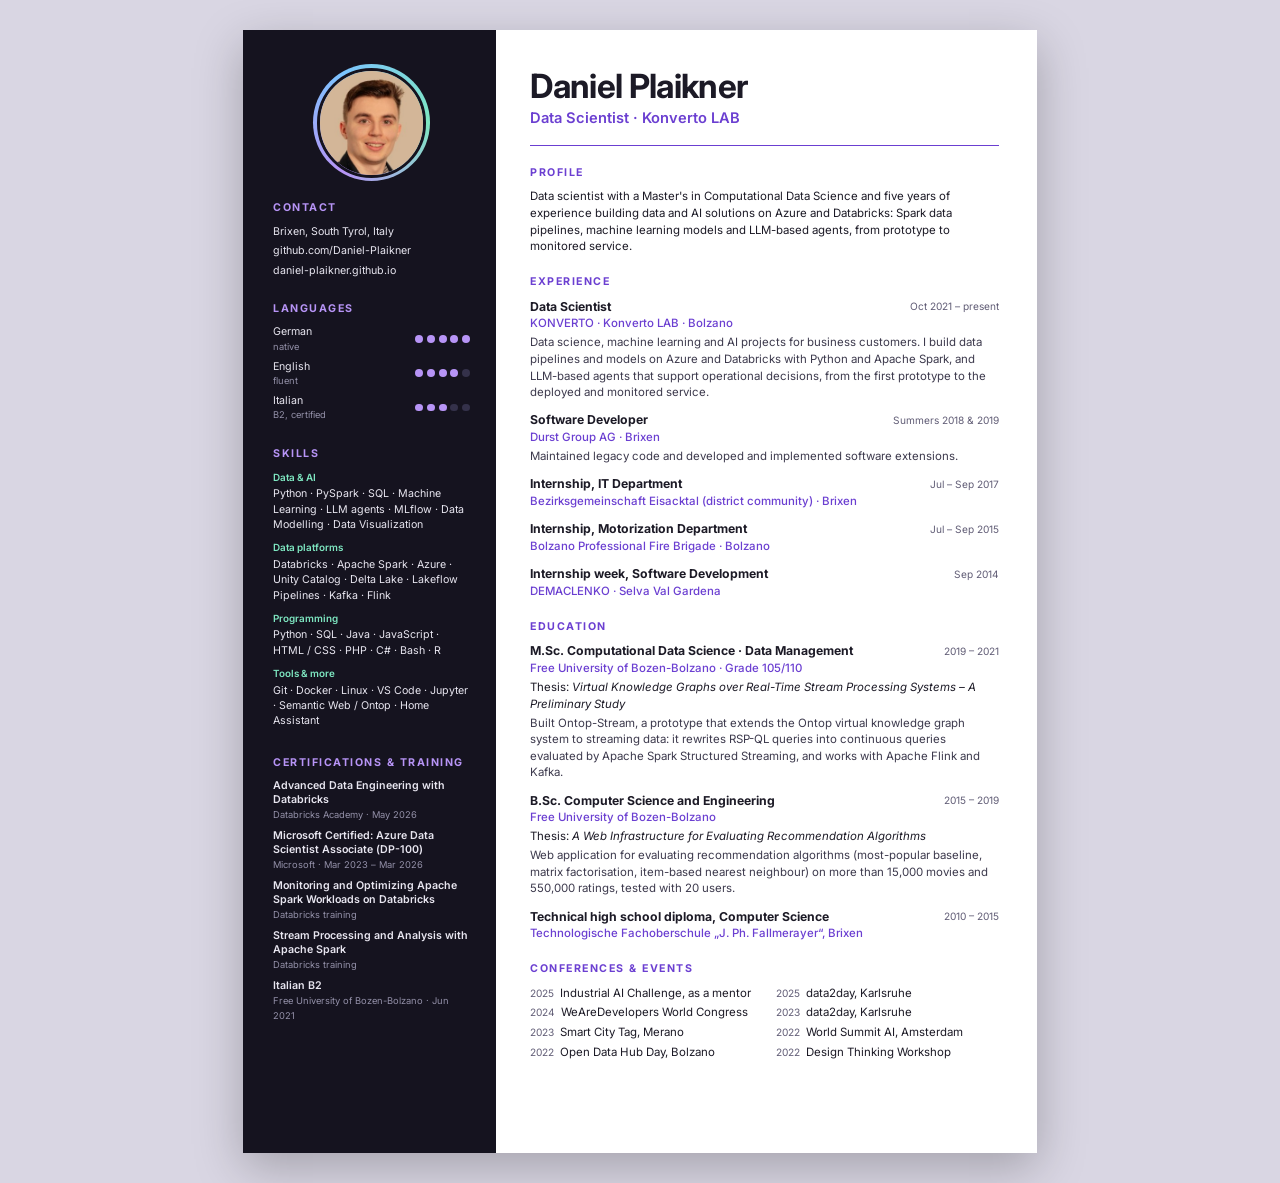
==== cv.html @ 4f50cc22 "feat: trilingual profile page with landing card, animated background and cv pdfs Co-Authored-By: Cla" ====
<!doctype html>
<html lang="en">
<head>
  <meta charset="utf-8">
  <meta name="viewport" content="width=device-width, initial-scale=1">
  <title>Daniel Plaikner · CV</title>
  <meta name="robots" content="noindex">
  <link rel="preconnect" href="https://fonts.googleapis.com">
  <link rel="preconnect" href="https://fonts.gstatic.com" crossorigin>
  <link rel="stylesheet" href="https://fonts.googleapis.com/css2?family=Inter:wght@400;500;600;700&display=swap">
  <style>
    /* One A4 page. build-cv.ps1 prints this page to cv/Daniel-Plaikner-CV-<lang>.pdf */
    @page { size: A4; margin: 0; }
    * { box-sizing: border-box; -webkit-print-color-adjust: exact; print-color-adjust: exact; }
    html { background: #d9d6e3; }
    body { margin: 0; font: 8.6pt/1.45 Inter, "Segoe UI", system-ui, sans-serif; color: #1c1a26; }
    .page { width: 210mm; height: 297mm; margin: 0 auto; display: grid; grid-template-columns: 67mm 1fr; background: #fff; overflow: hidden; }
    a { color: inherit; text-decoration: none; }
    h2 { margin: 0 0 2.2mm; font-size: 8pt; font-weight: 700; letter-spacing: .14em; text-transform: uppercase; }
    p { margin: 0; }

    /* sidebar */
    aside { background: #15131f; color: #e8e6f0; padding: 9mm 7mm 8mm 8mm; display: flex; flex-direction: column; gap: 5mm; font-size: 8pt; }
    .photo { width: 31mm; height: 31mm; border-radius: 50%; padding: 1mm; align-self: center; background: conic-gradient(from 210deg, #b794f6, #7cc4ff, #7ee7c1, #b794f6); }
    .photo img { display: block; width: 100%; height: 100%; border-radius: 50%; object-fit: cover; border: .8mm solid #15131f; }
    aside h2 { color: #b794f6; }
    .contact div { margin-bottom: 1mm; overflow-wrap: anywhere; }
    .lang-row { display: flex; justify-content: space-between; align-items: center; gap: 2mm; margin-bottom: 1.4mm; }
    .lang-row small { display: block; font-size: 7pt; color: #9390a8; }
    .dots { display: flex; gap: 1mm; flex: none; }
    .dots i { width: 2.1mm; height: 2.1mm; border-radius: 50%; background: #34314a; }
    .dots i.on { background: #b794f6; }
    .group { margin-bottom: 2mm; }
    .group b { display: block; font-size: 7.4pt; font-weight: 600; color: #7ee7c1; margin-bottom: .6mm; }
    .cert { margin-bottom: 1.8mm; }
    .cert b { display: block; font-weight: 600; line-height: 1.3; }
    .cert small { font-size: 7pt; color: #9390a8; }

    /* main column */
    main { padding: 10mm 10mm 9mm 9mm; display: flex; flex-direction: column; gap: 5mm; }
    header { border-bottom: .5mm solid #6b3fd1; padding-bottom: 4mm; }
    h1 { margin: 0; font-size: 25pt; line-height: 1.1; letter-spacing: -.02em; }
    .role { font-size: 11pt; color: #6b3fd1; font-weight: 600; margin-top: 1mm; }
    main h2 { color: #6b3fd1; }
    .entry { display: grid; grid-template-columns: 1fr auto; column-gap: 4mm; margin-bottom: 2.8mm; }
    .entry:last-child { margin-bottom: 0; }
    .entry .title { font-weight: 700; font-size: 9.2pt; }
    .entry .when { font-size: 7.6pt; color: #605c75; white-space: nowrap; padding-top: .4mm; }
    .entry .org { color: #6b3fd1; font-weight: 500; }
    .entry .more { grid-column: 1 / -1; color: #3d3a4d; margin-top: .6mm; }
    .entry .thesis { grid-column: 1 / -1; margin-top: .6mm; }
    .events { display: grid; grid-template-columns: 1fr 1fr; gap: .8mm 6mm; }
    .events span { color: #605c75; font-size: 7.6pt; margin-right: 1.5mm; }
    /* set by the script below when a column has more content than fits on the page */
    .overflow { outline: 2mm solid #e5484d; outline-offset: -2mm; }
    @media screen { .page { margin: 8mm auto; box-shadow: 0 4mm 12mm rgba(0, 0, 0, .25); } }
  </style>
</head>
<body>
  <div class="page">
    <aside id="side"></aside>
    <main id="main"></main>
  </div>
  <script src="content.js"></script>
  <script>
    (() => {
      const S = window.SITE, U = S.ui;
      document.documentElement.lang = LANG;
      const strip = u => u.replace(/^https?:\/\/(www\.)?/, "").replace(/\/$/, "");
      const row = (value, href) => (value ? `<div>${href ? `<a href="${href}">${value}</a>` : value}</div>` : "");

      document.getElementById("side").innerHTML = `
        <div class="photo"><img src="photo.jpg" alt=""></div>
        <section class="contact"><h2>${t(U.contact)}</h2>
          ${row(t(S.location))}
          ${row(S.links.email, `mailto:${S.links.email}`)}
          ${row(S.links.phone, `tel:${S.links.phone.replace(/\s/g, "")}`)}
          ${row(S.links.linkedin && strip(S.links.linkedin), S.links.linkedin)}
          ${row(strip(S.links.github), S.links.github)}
          ${row(S.site, `https://${S.site}`)}
        </section>
        <section><h2>${t(U.languages)}</h2>${S.languages.map(l => `
          <div class="lang-row"><div>${t(l.name)}<small>${t(l.level)}</small></div>
          <div class="dots">${[1, 2, 3, 4, 5].map(n => `<i class="${n <= l.dots ? "on" : ""}"></i>`).join("")}</div></div>`).join("")}</section>
        <section><h2>${t(U.skills)}</h2>${S.skills.map(g => `<div class="group"><b>${t(g.group)}</b>${g.items.join(" · ")}</div>`).join("")}</section>
        <section><h2>${t(U.certifications)}</h2>${S.certifications.map(c => `
          <div class="cert"><b>${t(c.title)}</b><small>${[t(c.org), t(c.when)].filter(Boolean).join(" · ")}</small></div>`).join("")}</section>`;

      const entry = e => `
        <div class="entry">
          <div><div class="title">${t(e.title)}</div><div class="org">${[t(e.org), t(e.place), e.grade && `${t(U.grade)} ${e.grade}`].filter(Boolean).join(" · ")}</div></div>
          <div class="when">${t(e.when)}</div>
          ${e.thesis ? `<p class="thesis">${t(U.thesis)}: <em>${e.thesis}</em></p>` : ""}
          ${e.text ? `<p class="more">${t(e.text)}</p>` : ""}
        </div>`;

      document.getElementById("main").innerHTML = `
        <header><h1>${S.name}</h1><div class="role">${t(S.role)}</div></header>
        <section><h2>${t(U.profile)}</h2><p>${t(S.profile)}</p></section>
        <section><h2>${t(U.experience)}</h2>${S.experience.map(entry).join("")}</section>
        <section><h2>${t(U.education)}</h2>${S.education.map(entry).join("")}</section>
        <section><h2>${t(U.events)}</h2><div class="events">${S.events.map(e => `<div><span>${e.year}</span>${t(e.text)}</div>`).join("")}</div></section>`;

      // One-page check: outline a column in red when its content does not fit. data-free = spare millimetres.
      const check = () => document.querySelectorAll("aside, main").forEach(el => {
        const free = el.getBoundingClientRect().bottom - parseFloat(getComputedStyle(el).paddingBottom) - el.lastElementChild.getBoundingClientRect().bottom;
        el.dataset.free = Math.round(free / 3.78);
        el.classList.toggle("overflow", free < 0);
      });
      check();
      document.fonts.ready.then(check);
    })();
  </script>
</body>
</html>
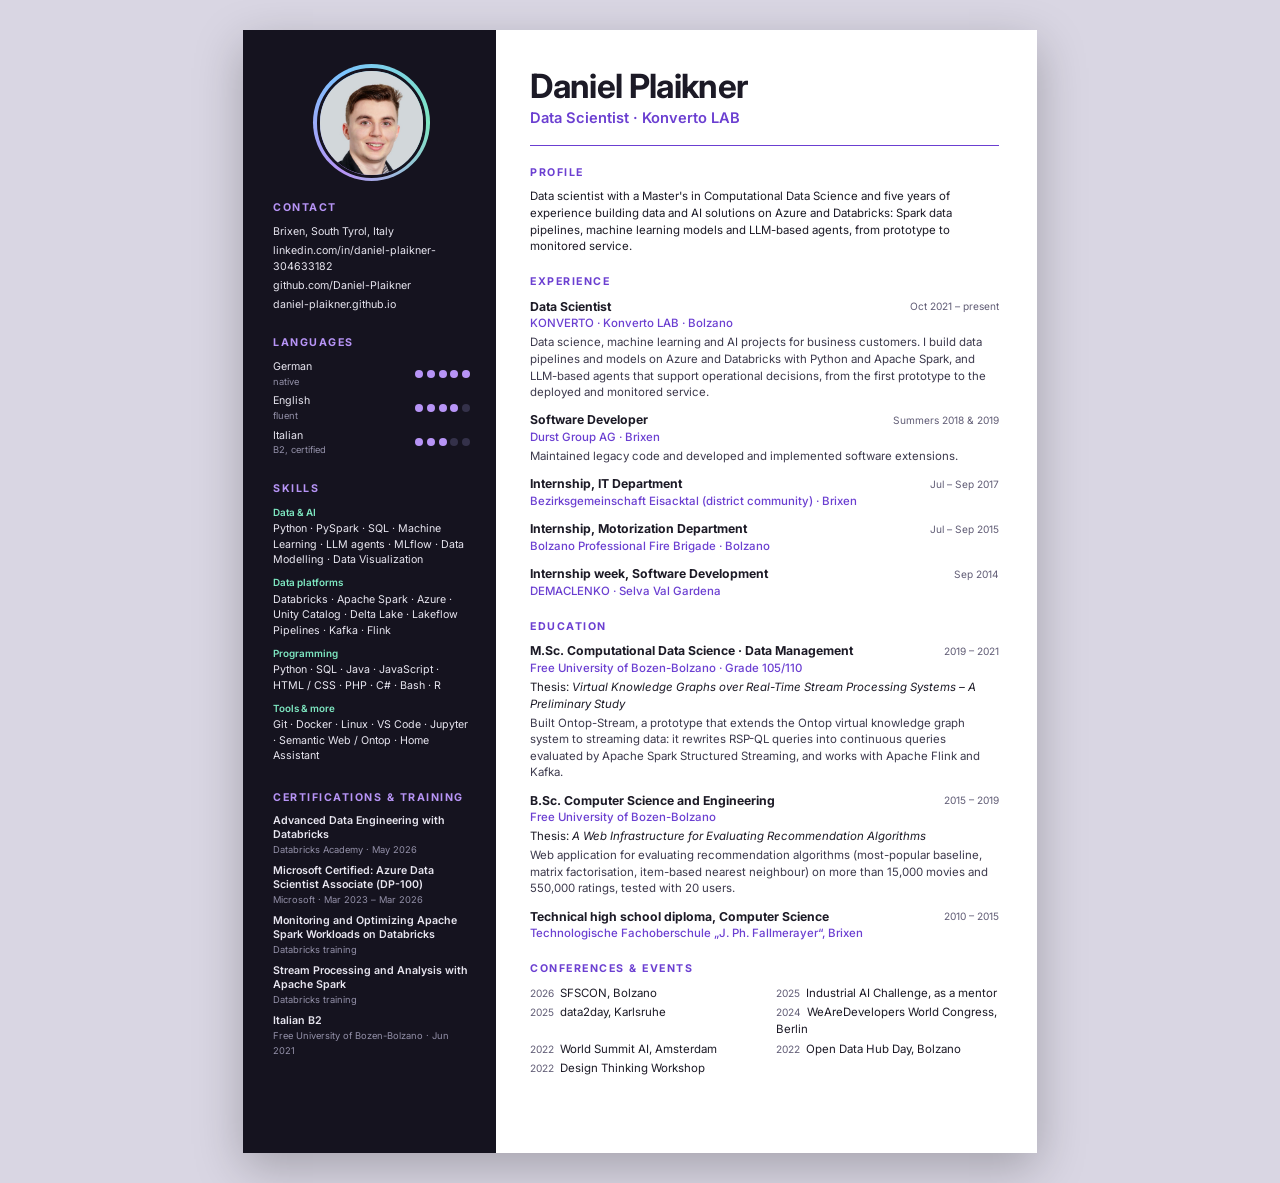
==== commit 00f2df0d: "feat: add linkedin link, casual photo on the page and professional photo in the cv Co-Authored-By: C" ====
--- a/cv.html
+++ b/cv.html
@@ -70,7 +70,7 @@
       const row = (value, href) => (value ? `<div>${href ? `<a href="${href}">${value}</a>` : value}</div>` : "");
 
       document.getElementById("side").innerHTML = `
-        <div class="photo"><img src="photo.jpg" alt=""></div>
+        <div class="photo"><img src="photo-cv.jpg" alt=""></div>
         <section class="contact"><h2>${t(U.contact)}</h2>
           ${row(t(S.location))}
           ${row(S.links.email, `mailto:${S.links.email}`)}
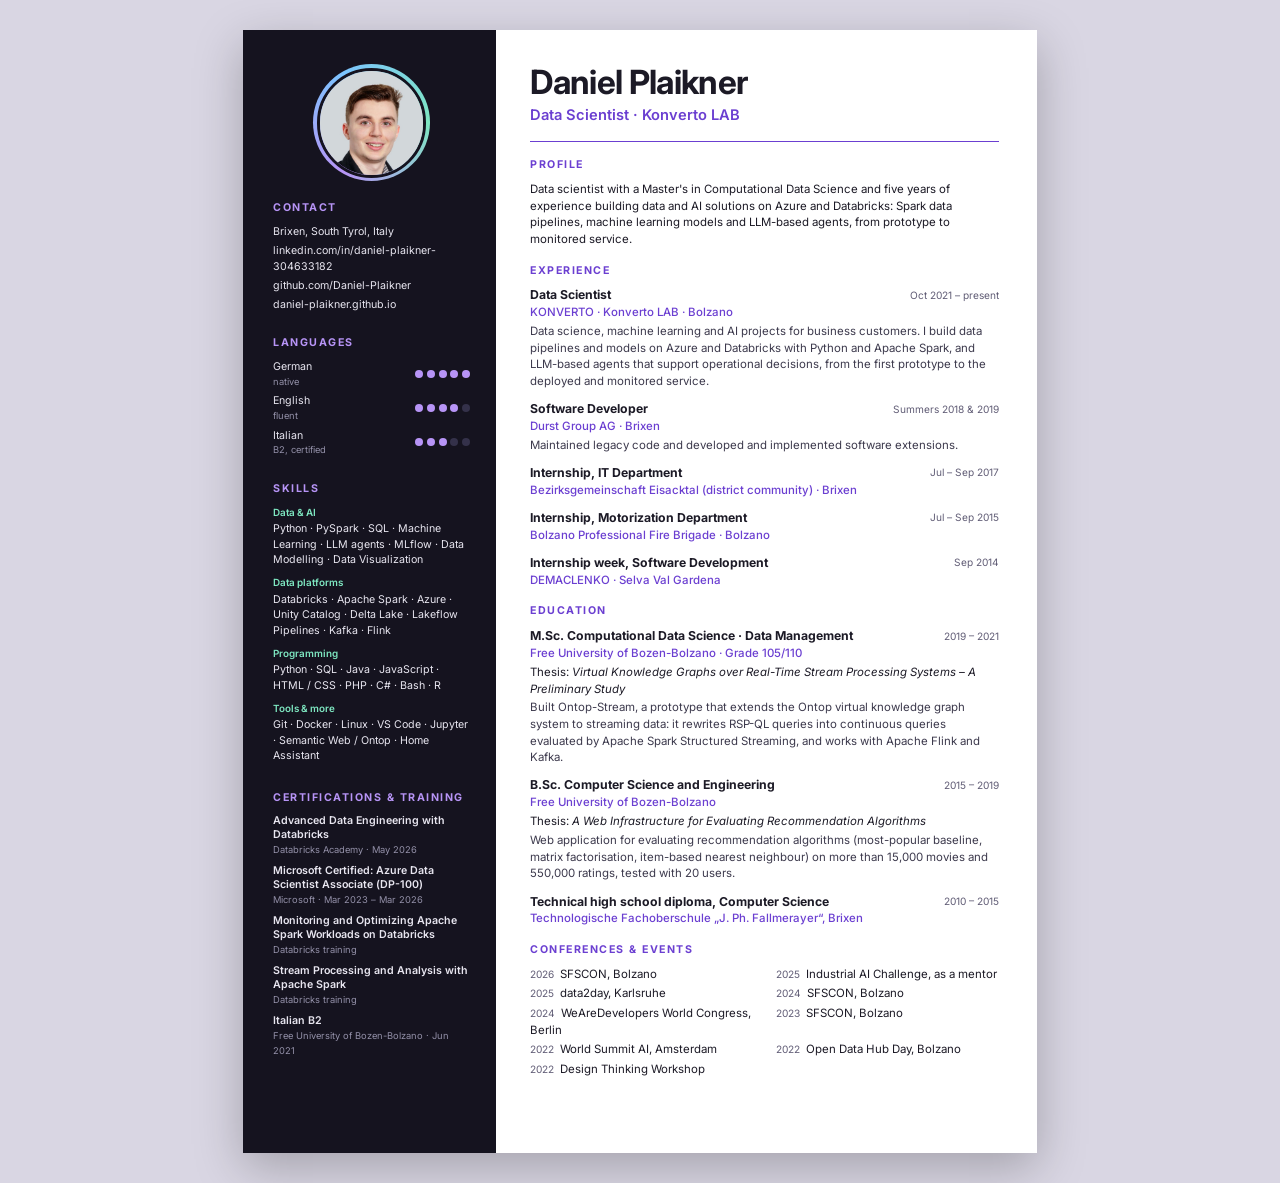
==== commit c97b2219: "feat: add sfscon 2023 and 2024, add light/dark theme switch Co-Authored-By: Claude Fable 5.2 <norepl" ====
--- a/cv.html
+++ b/cv.html
@@ -37,7 +37,7 @@
     .cert small { font-size: 7pt; color: #9390a8; }
 
     /* main column */
-    main { padding: 10mm 10mm 9mm 9mm; display: flex; flex-direction: column; gap: 5mm; }
+    main { padding: 9mm 10mm 9mm 9mm; display: flex; flex-direction: column; gap: 4mm; }
     header { border-bottom: .5mm solid #6b3fd1; padding-bottom: 4mm; }
     h1 { margin: 0; font-size: 25pt; line-height: 1.1; letter-spacing: -.02em; }
     .role { font-size: 11pt; color: #6b3fd1; font-weight: 600; margin-top: 1mm; }
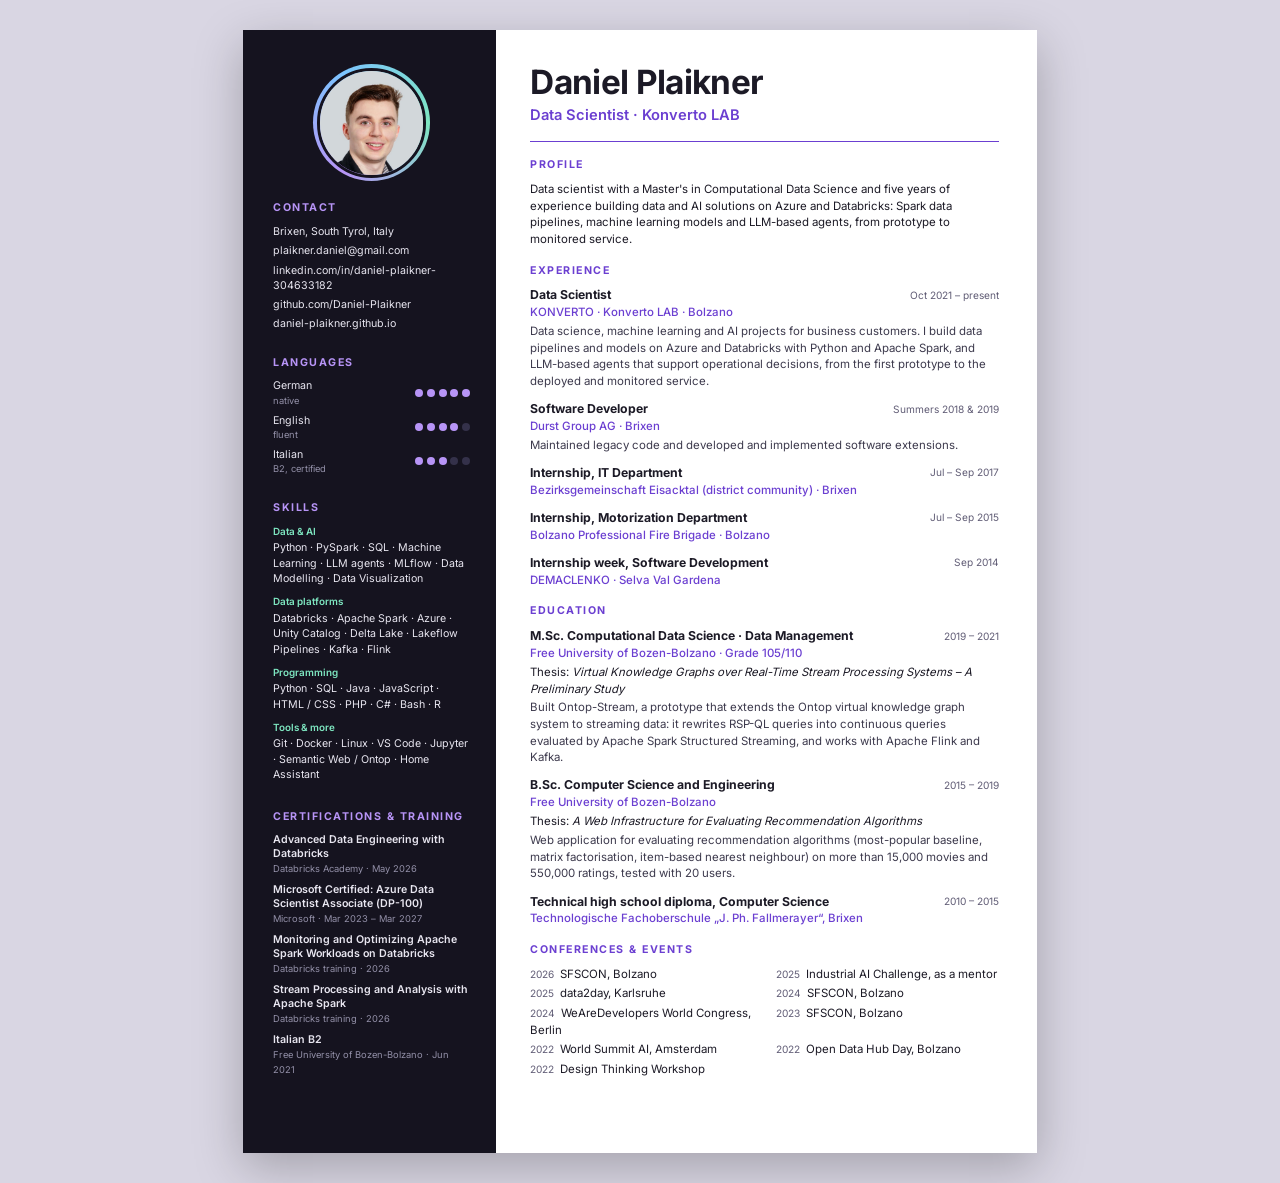
==== commit 27daa9a1: "feat: default to dark theme, add email, self-host fonts, update certification dates Co-Authored-By: " ====
--- a/cv.html
+++ b/cv.html
@@ -5,10 +5,8 @@
   <meta name="viewport" content="width=device-width, initial-scale=1">
   <title>Daniel Plaikner · CV</title>
   <meta name="robots" content="noindex">
-  <link rel="preconnect" href="https://fonts.googleapis.com">
-  <link rel="preconnect" href="https://fonts.gstatic.com" crossorigin>
-  <link rel="stylesheet" href="https://fonts.googleapis.com/css2?family=Inter:wght@400;500;600;700&display=swap">
   <style>
+    @font-face { font-family: Inter; src: url(fonts/inter.woff2) format("woff2"); font-weight: 400 700; }
     /* One A4 page. build-cv.ps1 prints this page to cv/Daniel-Plaikner-CV-<lang>.pdf */
     @page { size: A4; margin: 0; }
     * { box-sizing: border-box; -webkit-print-color-adjust: exact; print-color-adjust: exact; }
